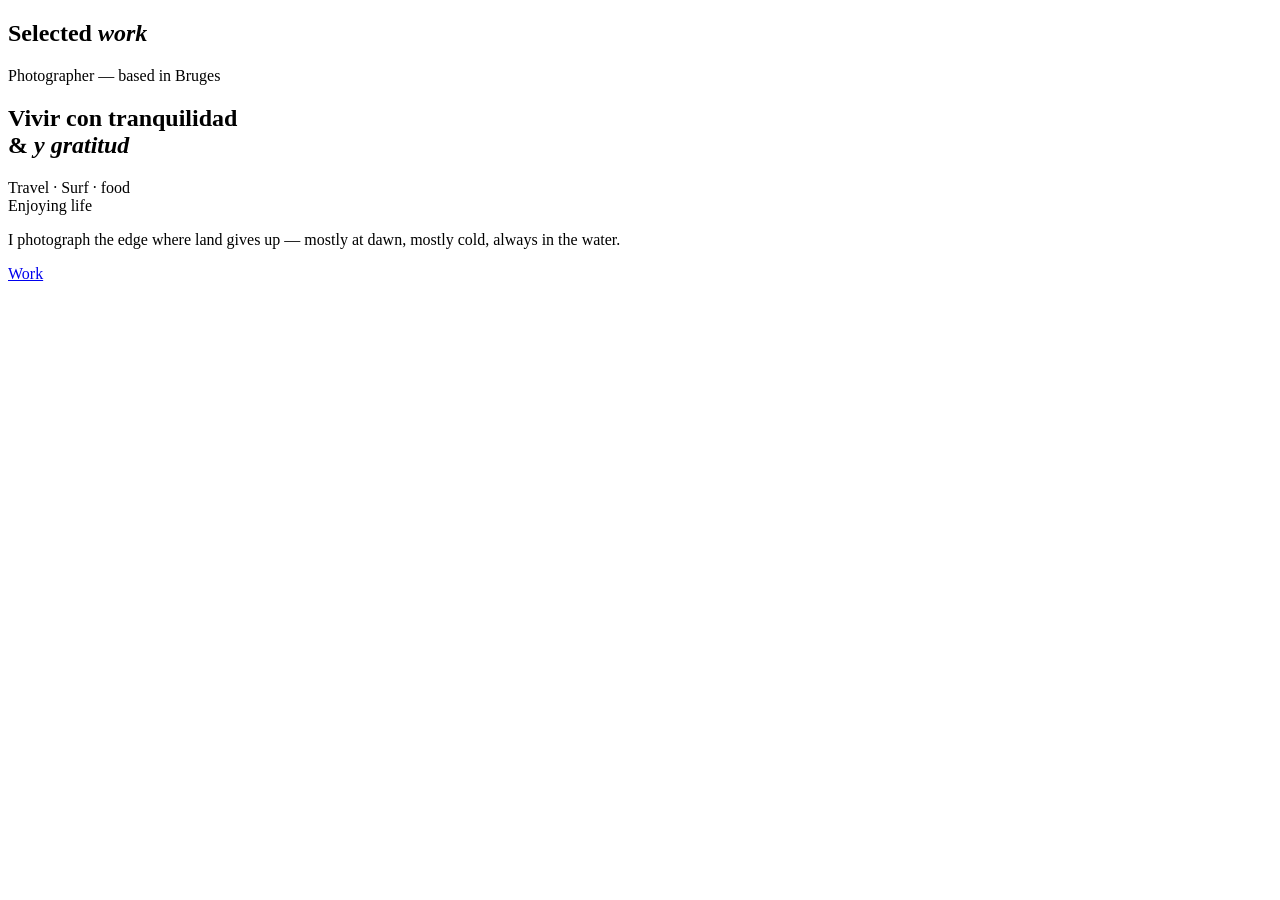
==== index.html @ 82230093 "Add files via upload" ====
<!doctype html>
<html lang="en">
<head>
<title>Tjorn Van Wetter — Photography</title>
<meta name="description" content="Photography portfolio">
<meta charset="utf-8">
<meta name="viewport" content="width=device-width, initial-scale=1">
<link rel="preconnect" href="https://fonts.googleapis.com">
<link rel="preconnect" href="https://fonts.gstatic.com" crossorigin>
<link href="https://fonts.googleapis.com/css2?family=Instrument+Serif:ital@0;1&family=Inter+Tight:wght@400;500;600&family=IBM+Plex+Mono:wght@400&display=swap" rel="stylesheet">
<link rel="stylesheet" href="css/style.css">
</head>
<body data-page="home">
<main class="main">
  <section class="section section--tight-top work" id="work">
    <div class="work__head">
      <h2 class="title reveal">Selected <em>work</em></h2>
      <div class="chips work__filters" id="filters" role="toolbar" aria-label="Filter by category"></div>
    </div>
    <div class="projects" id="projects"></div>
  </section>
  <section class="hero">
    <p class="eyebrow reveal">Photographer — based in Bruges</p>
    <h1 class="title title--display split hero__title">Vivir con tranquilidad<br> &amp; <em>y gratitud</em></h1>
    <div class="hero__meta">
      <p class="meta reveal" data-delay="200">Travel · Surf · food<br>Enjoying life</p>
      <p class="lead lead--small reveal" data-delay="300">I photograph the edge where land gives up — mostly at dawn, mostly cold, always in the water.</p>
      <a href="#work" class="eyebrow hero__cue reveal" data-delay="400">Work <span class="hero__cue-line"></span></a>
    </div>
  </section>
</main>
<script src="js/data.js"></script>
<script src="js/script.js"></script>
</body>
</html>
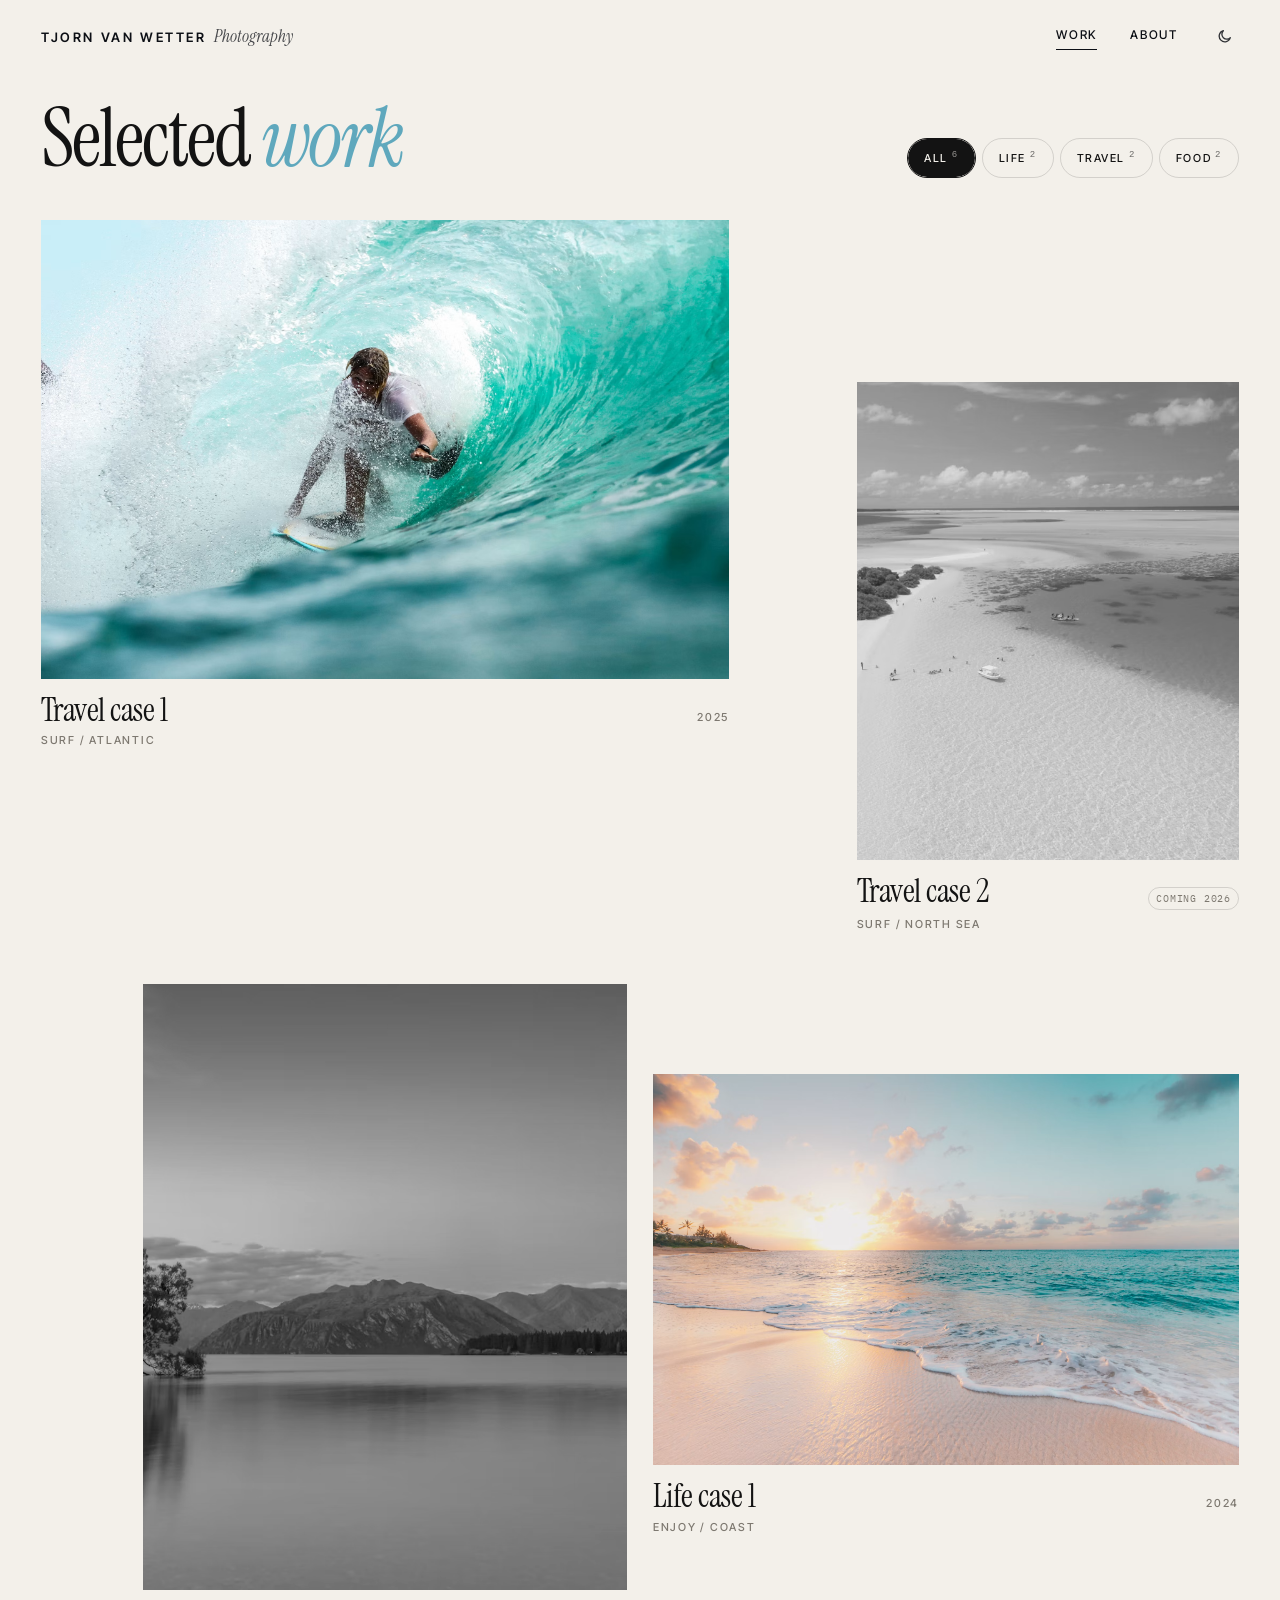
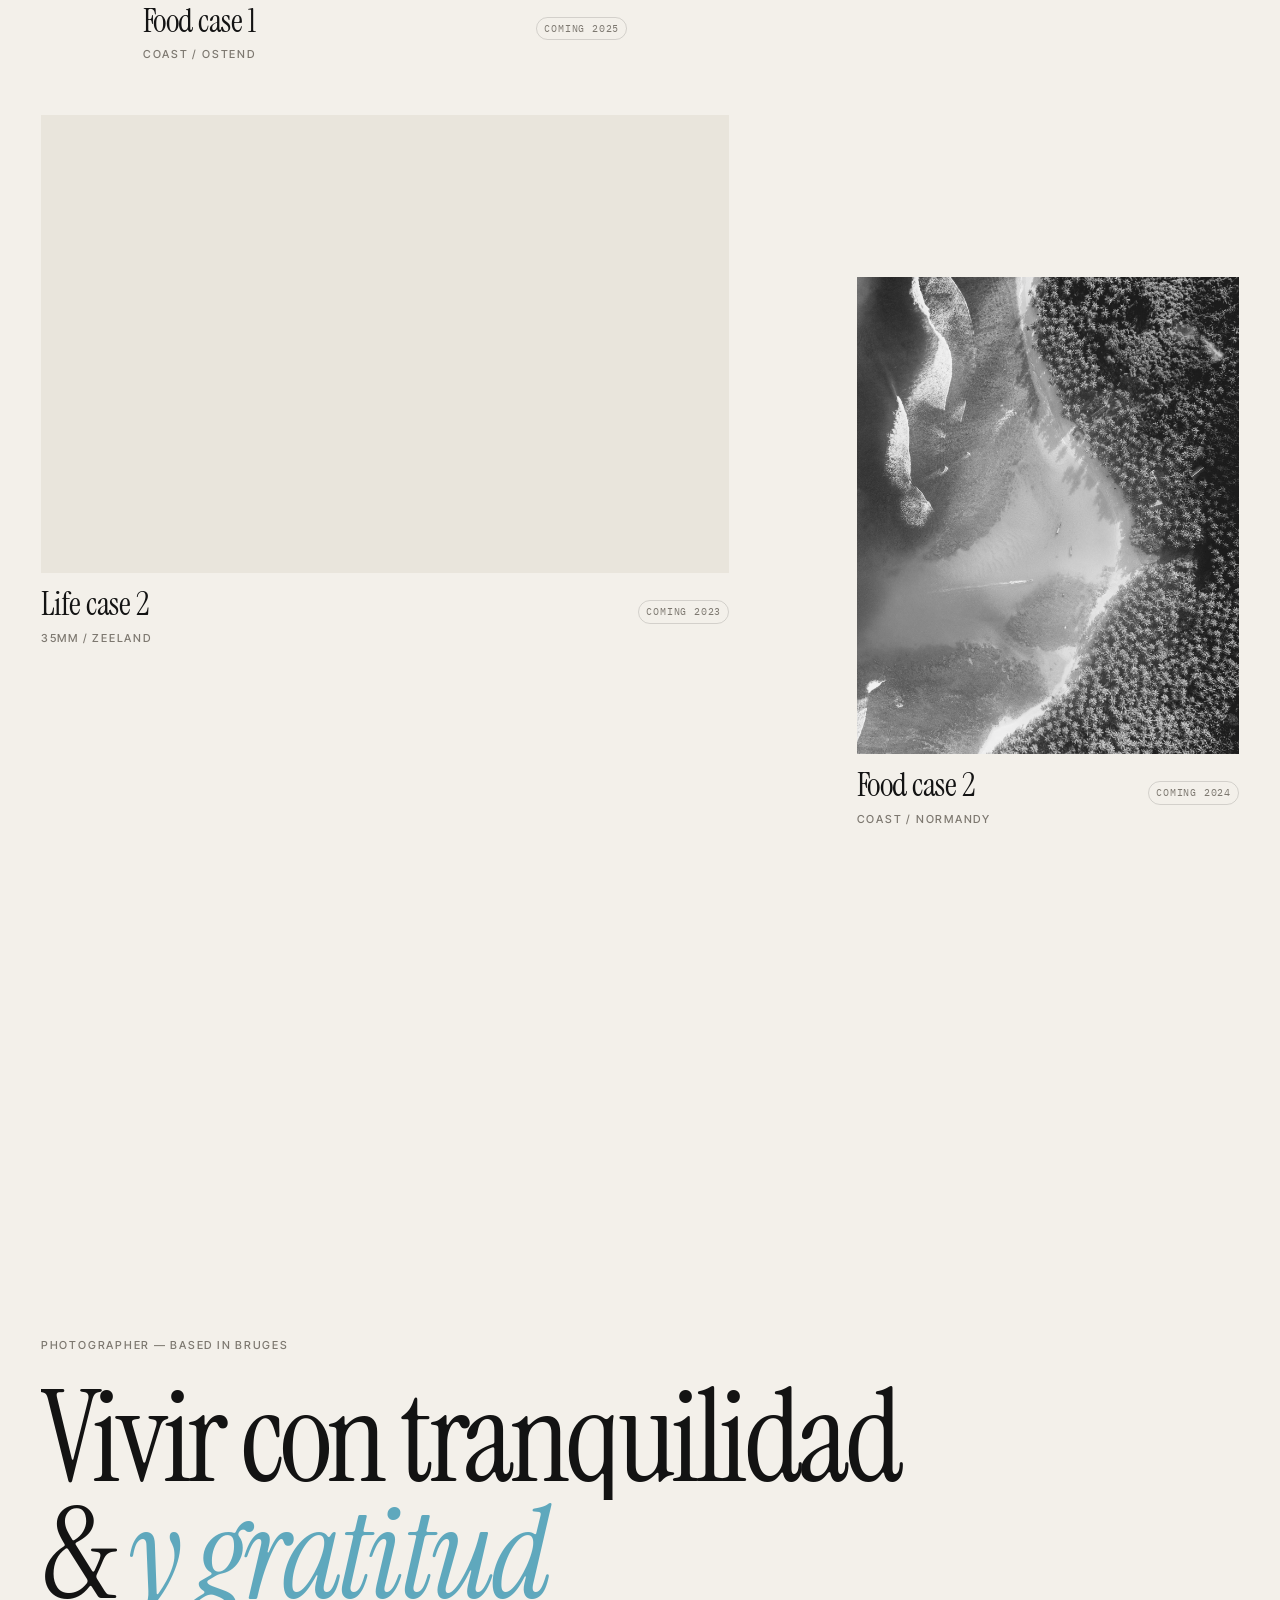
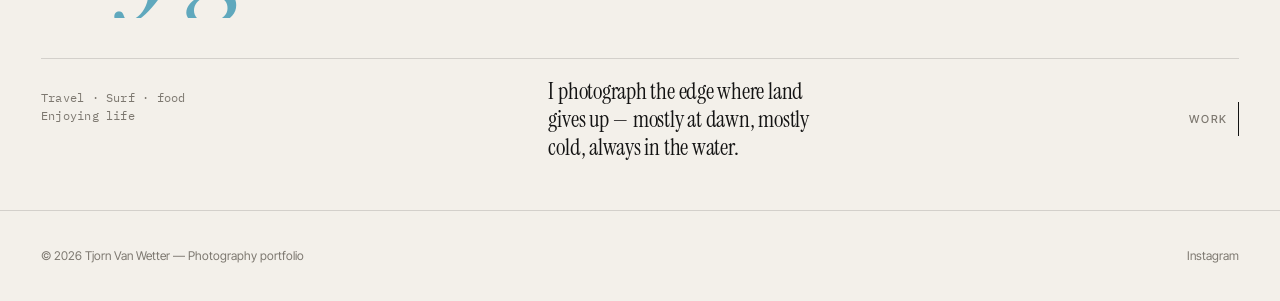
==== commit fc5b8366: "Edits (dark modus)" ====
--- a/index.html
+++ b/index.html
@@ -5,6 +5,7 @@
 <meta name="description" content="Photography portfolio">
 <meta charset="utf-8">
 <meta name="viewport" content="width=device-width, initial-scale=1">
+<script>(function(){try{var t=localStorage.getItem("theme");if(!t)t=matchMedia("(prefers-color-scheme: dark)").matches?"dark":"light";document.documentElement.dataset.theme=t;}catch(e){}})();</script>
 <link rel="preconnect" href="https://fonts.googleapis.com">
 <link rel="preconnect" href="https://fonts.gstatic.com" crossorigin>
 <link href="https://fonts.googleapis.com/css2?family=Instrument+Serif:ital@0;1&family=Inter+Tight:wght@400;500;600&family=IBM+Plex+Mono:wght@400&display=swap" rel="stylesheet">
--- a/css/style.css
+++ b/css/style.css
@@ -0,0 +1,1320 @@
+:root {
+  --paper: #f3f0ea;
+  --paper-2: #e9e5dc;
+  --ink: #131313;
+  --muted: #7d7870;
+  --sea: #5fa8bd;
+  --line: rgba(19, 19, 19, 0.14);
+  --body-text: #3c3a36;
+  --curtain: #a4ceda;
+}
+
+:root[data-theme=dark] {
+  --paper: #15171a;
+  --paper-2: #1d2024;
+  --ink: #f3f0ea;
+  --muted: #dbdbda;
+  --sea: #a4ceda;
+  --line: rgba(243, 240, 234, 0.16);
+  --body-text: #e9e9e9;
+  --curtain: #a4ceda;
+}
+
+@media (prefers-color-scheme: dark) {
+  :root:not([data-theme]) {
+    --paper: #15171a;
+    --paper-2: #1d2024;
+    --ink: #f3f0ea;
+    --muted: #9b968d;
+    --sea: #5fa8bd;
+    --line: rgba(243, 240, 234, 0.16);
+    --body-text: #d8d4cc;
+    --curtain: #5fa8bd;
+  }
+}
+*, *::before, *::after {
+  box-sizing: border-box;
+}
+
+html {
+  -webkit-text-size-adjust: 100%;
+}
+
+body {
+  margin: 0;
+  background: var(--paper);
+  color: var(--ink);
+  font-family: "Inter Tight", "Helvetica Neue", Arial, sans-serif;
+  font-size: 15px;
+  line-height: 1.55;
+  -webkit-font-smoothing: antialiased;
+  overflow-x: hidden;
+  transition: background-color 0.4s cubic-bezier(0.22, 1, 0.36, 1), color 0.4s cubic-bezier(0.22, 1, 0.36, 1);
+}
+
+img {
+  display: block;
+  max-width: 100%;
+}
+
+a {
+  color: inherit;
+  text-decoration: none;
+}
+
+button {
+  font: inherit;
+  color: inherit;
+  background: none;
+  border: 0;
+  padding: 0;
+  cursor: pointer;
+}
+
+::selection {
+  background: var(--ink);
+  color: var(--paper);
+}
+
+@media (prefers-reduced-motion: reduce) {
+  *, *::before, *::after {
+    animation: none !important;
+    transition-duration: 0.01ms !important;
+  }
+}
+.eyebrow {
+  font-family: "Inter Tight", "Helvetica Neue", Arial, sans-serif;
+  font-size: 11px;
+  font-weight: 500;
+  letter-spacing: 0.16em;
+  text-transform: uppercase;
+  color: var(--muted);
+}
+:root[data-theme=dark] .eyebrow {
+  color: var(--sea);
+}
+.eyebrow--ink {
+  color: var(--ink);
+}
+
+.title {
+  font-family: "Instrument Serif", "Times New Roman", serif;
+  font-weight: 400;
+  font-size: clamp(38px, 6.4vw, 96px);
+  line-height: 0.95;
+  letter-spacing: -0.025em;
+  margin: 0;
+}
+.title em {
+  font-style: italic;
+  color: var(--sea);
+}
+.title--display {
+  font-size: clamp(56px, 10vw, 160px);
+  line-height: 0.86;
+  letter-spacing: -0.035em;
+}
+.title--case {
+  font-size: clamp(64px, 14vw, 230px);
+}
+
+.lead {
+  font-family: "Instrument Serif", "Times New Roman", serif;
+  font-weight: 400;
+  font-size: clamp(22px, 2.4vw, 32px);
+  line-height: 1.22;
+  letter-spacing: -0.01em;
+  max-width: 24ch;
+  margin: 0;
+}
+.lead--small {
+  font-size: clamp(18px, 1.8vw, 24px);
+}
+.lead--wide {
+  max-width: none;
+}
+
+.meta {
+  font-family: "IBM Plex Mono", ui-monospace, monospace;
+  font-size: 11.5px;
+  letter-spacing: 0.02em;
+  color: var(--muted);
+}
+.meta--ink {
+  color: var(--ink);
+}
+
+.main {
+  padding: 0 clamp(16px, 3.2vw, 44px);
+}
+
+.section {
+  padding: clamp(80px, 12vw, 180px) 0;
+}
+.section--tight-top {
+  padding-top: 100px;
+}
+.section--end {
+  padding-top: 0;
+  padding-bottom: 140px;
+}
+
+.header {
+  position: fixed;
+  inset: 0 0 auto 0;
+  z-index: 50;
+  display: flex;
+  align-items: center;
+  justify-content: space-between;
+  padding: 22px clamp(16px, 3.2vw, 44px);
+  color: #fff;
+  mix-blend-mode: difference;
+  pointer-events: none;
+}
+.header > * {
+  pointer-events: auto;
+}
+.header__logo {
+  font-family: "Inter Tight", "Helvetica Neue", Arial, sans-serif;
+  font-size: 13px;
+  font-weight: 600;
+  letter-spacing: 0.2em;
+  text-transform: uppercase;
+  display: inline-flex;
+  gap: 0.6em;
+  align-items: baseline;
+}
+.header__logo-tag {
+  font-family: "Instrument Serif", "Times New Roman", serif;
+  font-style: italic;
+  font-weight: 400;
+  font-size: 17px;
+  letter-spacing: 0;
+  text-transform: none;
+  opacity: 0.75;
+  transition: opacity 0.4s cubic-bezier(0.22, 1, 0.36, 1);
+}
+.page--scrolled .header__logo-tag {
+  opacity: 0;
+}
+.header__toggle {
+  display: none;
+  font-family: "Inter Tight", "Helvetica Neue", Arial, sans-serif;
+  font-size: 12px;
+  font-weight: 500;
+  letter-spacing: 0.14em;
+  text-transform: uppercase;
+}
+@media (max-width: 720px) {
+  .header__toggle {
+    display: block;
+  }
+}
+.page--menu-open .header {
+  mix-blend-mode: normal;
+}
+
+.nav {
+  display: flex;
+  gap: clamp(18px, 2.6vw, 38px);
+}
+.nav__link {
+  font-family: "Inter Tight", "Helvetica Neue", Arial, sans-serif;
+  font-size: 12px;
+  font-weight: 500;
+  letter-spacing: 0.14em;
+  text-transform: uppercase;
+  position: relative;
+  padding: 4px 0;
+}
+.nav__link::after {
+  content: "";
+  position: absolute;
+  left: 0;
+  right: 0;
+  bottom: 0;
+  height: 1px;
+  background: currentColor;
+  transform: scaleX(0);
+  transform-origin: right;
+  transition: transform 0.6s cubic-bezier(0.22, 1, 0.36, 1);
+}
+.nav__link:hover::after {
+  transform: scaleX(1);
+  transform-origin: left;
+}
+.nav__link--active::after {
+  transform: scaleX(1);
+  transform-origin: left;
+}
+@media (max-width: 720px) {
+  .nav {
+    position: fixed;
+    inset: 0;
+    z-index: -1;
+    flex-direction: column;
+    justify-content: center;
+    align-items: flex-start;
+    gap: 8px;
+    padding: clamp(16px, 3.2vw, 44px);
+    background: #131313;
+    color: #f3f0ea;
+    clip-path: inset(0 0 100% 0);
+    transition: clip-path 0.8s cubic-bezier(0.65, 0, 0.35, 1);
+  }
+  .nav__link {
+    font-family: "Instrument Serif", "Times New Roman", serif;
+    font-weight: 400;
+    font-size: 56px;
+    line-height: 1.1;
+    letter-spacing: -0.02em;
+    text-transform: none;
+  }
+  .page--menu-open .nav {
+    clip-path: inset(0 0 0 0);
+  }
+}
+
+.footer {
+  display: flex;
+  justify-content: space-between;
+  flex-wrap: wrap;
+  gap: 20px;
+  padding: 36px clamp(16px, 3.2vw, 44px);
+  border-top: 1px solid var(--line);
+  font-size: 12px;
+  color: var(--muted);
+}
+.footer__nav {
+  display: flex;
+  gap: 20px;
+}
+.footer__link {
+  transition: color 0.3s cubic-bezier(0.22, 1, 0.36, 1);
+}
+.footer__link:hover {
+  color: var(--ink);
+}
+
+.curtain {
+  position: fixed;
+  inset: 0;
+  z-index: 100;
+  background: var(--curtain);
+  pointer-events: none;
+  transform: scaleY(1);
+  transform-origin: top;
+  transition: transform 0.9s cubic-bezier(0.65, 0, 0.35, 1);
+}
+.page--loaded .curtain {
+  transform: scaleY(0);
+}
+.page--leaving .curtain {
+  transform: scaleY(1);
+  transform-origin: bottom;
+  transition-duration: 0.6s;
+}
+
+.split__line {
+  display: block;
+  overflow: hidden;
+  padding-bottom: 0.06em;
+}
+.split__line:nth-child(2) .split__inner {
+  transition-delay: 0.08s;
+}
+.split__line:nth-child(3) .split__inner {
+  transition-delay: 0.16s;
+}
+.split__line:nth-child(4) .split__inner {
+  transition-delay: 0.24s;
+}
+.split__inner {
+  display: inline-block;
+  transform: translateY(105%);
+  transition: transform 1.1s cubic-bezier(0.22, 1, 0.36, 1);
+}
+.page--loaded .split__inner {
+  transform: none;
+}
+
+.frame {
+  position: relative;
+  overflow: hidden;
+  background: var(--paper-2);
+}
+.frame__img {
+  width: 100%;
+  height: 100%;
+  object-fit: cover;
+  opacity: 0;
+  transform: scale(1.08);
+  transition: transform 1.4s cubic-bezier(0.22, 1, 0.36, 1), opacity 1s cubic-bezier(0.22, 1, 0.36, 1), filter 0.8s cubic-bezier(0.22, 1, 0.36, 1);
+}
+.frame__img--loaded {
+  opacity: 1;
+  transform: scale(1);
+}
+.frame::after {
+  content: "";
+  position: absolute;
+  inset: 0;
+  background: var(--sea);
+  mix-blend-mode: multiply;
+  opacity: 0;
+  transition: opacity 0.6s cubic-bezier(0.22, 1, 0.36, 1);
+  pointer-events: none;
+}
+.frame--full {
+  height: 100%;
+}
+.frame--bare {
+  background: none;
+}
+.frame--failed {
+  background: linear-gradient(135deg, #c9d3d3, #8ea3a8 60%, #5f7a82);
+}
+.frame--failed .frame__img {
+  opacity: 0 !important;
+}
+
+.chip {
+  font-family: "Inter Tight", "Helvetica Neue", Arial, sans-serif;
+  font-size: 11px;
+  font-weight: 500;
+  letter-spacing: 0.14em;
+  text-transform: uppercase;
+  position: relative;
+  overflow: hidden;
+  isolation: isolate;
+  padding: 10px 16px;
+  border: 1px solid var(--line);
+  border-radius: 99px;
+  transition: color 0.4s cubic-bezier(0.22, 1, 0.36, 1), border-color 0.4s cubic-bezier(0.22, 1, 0.36, 1);
+}
+.chip::before {
+  content: "";
+  position: absolute;
+  inset: 0;
+  z-index: -1;
+  border-radius: inherit;
+  background: var(--ink);
+  transform: translateY(101%);
+  transition: transform 0.5s cubic-bezier(0.22, 1, 0.36, 1);
+}
+.chip:hover {
+  border-color: var(--ink);
+}
+.chip__count {
+  font-family: "IBM Plex Mono", ui-monospace, monospace;
+  font-size: 9px;
+  margin-left: 4px;
+  opacity: 0.6;
+}
+.chip--active {
+  color: var(--paper);
+  border-color: var(--ink);
+}
+.chip--active::before {
+  transform: none;
+}
+
+.chips {
+  display: flex;
+  flex-wrap: wrap;
+  gap: 6px;
+}
+
+.badge {
+  font-family: "IBM Plex Mono", ui-monospace, monospace;
+  font-size: 10px;
+  text-transform: uppercase;
+  letter-spacing: 0.08em;
+  padding: 3px 7px;
+  border: 1px solid var(--line);
+  border-radius: 99px;
+  color: var(--muted);
+}
+:root[data-theme=dark] .badge {
+  color: var(--sea);
+  border: 1px solid var(--sea);
+}
+
+.btn {
+  font-family: "Inter Tight", "Helvetica Neue", Arial, sans-serif;
+  font-size: 11px;
+  font-weight: 500;
+  letter-spacing: 0.16em;
+  text-transform: uppercase;
+  position: relative;
+  overflow: hidden;
+  isolation: isolate;
+  display: inline-flex;
+  align-items: center;
+  gap: 12px;
+  padding: 16px 24px;
+  border: 1px solid var(--ink);
+  border-radius: 99px;
+  transition: color 0.5s cubic-bezier(0.22, 1, 0.36, 1);
+}
+.btn::before {
+  content: "";
+  position: absolute;
+  inset: 0;
+  z-index: -1;
+  border-radius: inherit;
+  background: var(--ink);
+  transform: scaleY(0);
+  transition: transform 0.5s cubic-bezier(0.22, 1, 0.36, 1);
+}
+.btn::before {
+  transform-origin: bottom;
+}
+.btn:hover {
+  color: var(--paper);
+}
+.btn:hover::before {
+  transform: scaleY(1);
+}
+.btn__roll {
+  display: inline-block;
+  height: 1.2em;
+  overflow: hidden;
+  line-height: 1.2;
+}
+.btn__text {
+  display: block;
+  transition: transform 0.5s cubic-bezier(0.22, 1, 0.36, 1);
+}
+.btn:hover .btn__text {
+  transform: translateY(-100%);
+}
+.btn--start {
+  align-self: flex-start;
+}
+.btn--spaced {
+  margin-top: 40px;
+}
+
+.cursor {
+  font-family: "Inter Tight", "Helvetica Neue", Arial, sans-serif;
+  font-size: 11px;
+  font-weight: 500;
+  letter-spacing: 0.14em;
+  text-transform: uppercase;
+  position: fixed;
+  left: 0;
+  top: 0;
+  z-index: 90;
+  display: grid;
+  place-items: center;
+  width: 92px;
+  height: 92px;
+  margin: -46px 0 0 -46px;
+  border-radius: 50%;
+  background: var(--ink);
+  color: var(--paper);
+  pointer-events: none;
+  transform: translate3d(-200px, -200px, 0) scale(0);
+  transition: transform 0.15s linear;
+}
+@media (hover: none) {
+  .cursor {
+    display: none;
+  }
+}
+
+.crumbs {
+  font-family: "Inter Tight", "Helvetica Neue", Arial, sans-serif;
+  font-size: 11px;
+  font-weight: 400;
+  letter-spacing: 0.14em;
+  text-transform: uppercase;
+  display: flex;
+  flex-wrap: wrap;
+  gap: 8px;
+  color: var(--muted);
+}
+.crumbs__link {
+  color: var(--ink);
+}
+.crumbs__link:hover {
+  text-decoration: underline;
+  text-underline-offset: 3px;
+}
+
+.projects {
+  display: grid;
+  grid-template-columns: repeat(12, 1fr);
+  gap: clamp(28px, 4vw, 64px) clamp(16px, 2vw, 28px);
+}
+
+.project {
+  grid-column: span 6;
+  transition: opacity 0.5s cubic-bezier(0.22, 1, 0.36, 1), transform 0.7s cubic-bezier(0.22, 1, 0.36, 1);
+}
+.project:nth-child(4n+1) {
+  grid-column: 1/span 7;
+  margin-top: 0;
+}
+.project:nth-child(4n+2) {
+  grid-column: 9/span 4;
+  margin-top: 18vh;
+}
+.project:nth-child(4n+3) {
+  grid-column: 2/span 5;
+  margin-top: 0;
+}
+.project:nth-child(4n+4) {
+  grid-column: 7/span 6;
+  margin-top: 10vh;
+}
+@media (max-width: 720px) {
+  .project {
+    grid-column: 1/-1 !important;
+    margin-top: 0 !important;
+  }
+}
+.project__link {
+  display: block;
+}
+.project__frame {
+  aspect-ratio: 4/5;
+}
+.project:nth-child(4n+1) .project__frame, .project:nth-child(4n+4) .project__frame {
+  aspect-ratio: 3/2;
+}
+.project__link:hover .frame__img--loaded {
+  transform: scale(1.045);
+}
+.project__link:hover .frame::after {
+  opacity: 0.18;
+}
+.project__info {
+  display: flex;
+  justify-content: space-between;
+  align-items: baseline;
+  gap: 16px;
+  margin-top: 14px;
+}
+.project__title {
+  font-family: "Instrument Serif", "Times New Roman", serif;
+  font-weight: 400;
+  font-size: clamp(26px, 2.6vw, 38px);
+  line-height: 1;
+  letter-spacing: -0.015em;
+  margin: 0;
+}
+.project__arrow {
+  display: inline-block;
+  font-family: "Inter Tight", "Helvetica Neue", Arial, sans-serif;
+  font-size: 0.5em;
+  vertical-align: middle;
+  opacity: 0;
+  transform: translateX(-6px);
+  transition: 0.5s cubic-bezier(0.22, 1, 0.36, 1);
+}
+.project__link:hover .project__arrow {
+  opacity: 1;
+  transform: translateX(6px);
+}
+.project__kicker {
+  margin-top: 6px;
+}
+:root[data-theme=dark] .project__kicker {
+  color: #ffffff;
+}
+.project--teaser .frame__img--loaded {
+  filter: grayscale(1) contrast(0.9);
+}
+.project--teaser:hover .frame__img--loaded {
+  filter: grayscale(0.4);
+}
+.project--hidden {
+  display: none;
+}
+.project--out {
+  opacity: 0;
+  transform: translateY(20px);
+}
+
+.gallery {
+  columns: 3 280px;
+  column-gap: clamp(14px, 1.6vw, 24px);
+}
+
+.shot {
+  break-inside: avoid;
+  margin: 0 0 clamp(14px, 1.6vw, 24px);
+  cursor: zoom-in;
+}
+.shot:hover .frame__img--loaded {
+  transform: scale(1.035);
+}
+.shot:focus-visible {
+  outline: 1px solid var(--ink);
+  outline-offset: 6px;
+}
+.shot__frame .frame__img {
+  transition: transform 1.2s cubic-bezier(0.22, 1, 0.36, 1), opacity 1s cubic-bezier(0.22, 1, 0.36, 1);
+}
+.shot__caption {
+  display: flex;
+  justify-content: space-between;
+  padding-top: 10px;
+  overflow: hidden;
+}
+.shot__title, .shot__action {
+  opacity: 0;
+  transform: translateY(100%);
+  transition: transform 0.6s cubic-bezier(0.22, 1, 0.36, 1), opacity 0.6s cubic-bezier(0.22, 1, 0.36, 1);
+}
+.shot:hover .shot__title, .shot:focus-visible .shot__title, .shot:hover .shot__action, .shot:focus-visible .shot__action {
+  opacity: 1;
+  transform: none;
+}
+@media (hover: none) {
+  .shot__title, .shot__action {
+    opacity: 1;
+    transform: none;
+  }
+}
+.shot__action {
+  transition-delay: 0.05s;
+}
+
+.lightbox {
+  position: fixed;
+  inset: 0;
+  z-index: 80;
+  display: grid;
+  grid-template-rows: auto 1fr auto;
+  background: rgba(14, 16, 17, 0.96);
+  color: #eeeeee;
+  opacity: 0;
+  visibility: hidden;
+  transition: opacity 0.5s cubic-bezier(0.22, 1, 0.36, 1), visibility 0s 0.5s;
+}
+.lightbox--open {
+  opacity: 1;
+  visibility: visible;
+  transition: opacity 0.5s cubic-bezier(0.22, 1, 0.36, 1);
+}
+.lightbox__top, .lightbox__bottom {
+  display: flex;
+  justify-content: space-between;
+  align-items: center;
+  gap: 20px;
+  padding: 20px clamp(16px, 3.2vw, 44px);
+}
+.lightbox__top {
+  font-family: "Inter Tight", "Helvetica Neue", Arial, sans-serif;
+  font-size: 11px;
+  font-weight: 500;
+  letter-spacing: 0.16em;
+  text-transform: uppercase;
+}
+.lightbox__bottom {
+  position: relative;
+}
+.lightbox__close {
+  font-family: "Inter Tight", "Helvetica Neue", Arial, sans-serif;
+  font-size: 11px;
+  font-weight: 500;
+  letter-spacing: 0.16em;
+  text-transform: uppercase;
+  display: inline-flex;
+  align-items: center;
+  gap: 10px;
+}
+.lightbox__close-icon {
+  position: relative;
+  width: 18px;
+  height: 18px;
+  transition: transform 0.5s cubic-bezier(0.22, 1, 0.36, 1);
+}
+.lightbox__close-icon::before, .lightbox__close-icon::after {
+  content: "";
+  position: absolute;
+  left: 0;
+  right: 0;
+  top: 50%;
+  height: 1px;
+  background: currentColor;
+  transform: rotate(45deg);
+}
+.lightbox__close-icon::after {
+  transform: rotate(-45deg);
+}
+.lightbox__close:hover .lightbox__close-icon {
+  transform: rotate(90deg);
+}
+.lightbox__stage {
+  position: relative;
+  display: grid;
+  place-items: center;
+  overflow: hidden;
+  padding: 0 clamp(16px, 3.2vw, 44px);
+  cursor: zoom-in;
+}
+.lightbox__stage--zoomed {
+  cursor: zoom-out;
+}
+.lightbox__img {
+  max-width: 100%;
+  max-height: 100%;
+  object-fit: contain;
+  transform-origin: 50% 50%;
+  clip-path: inset(0 0 0 0);
+  user-select: none;
+  -webkit-user-drag: none;
+  transition: transform 0.7s cubic-bezier(0.22, 1, 0.36, 1), opacity 0.45s cubic-bezier(0.22, 1, 0.36, 1), clip-path 0.9s cubic-bezier(0.22, 1, 0.36, 1);
+}
+.lightbox__img--swapping {
+  opacity: 0;
+  transform: translateX(var(--dir, 30px));
+}
+.lightbox__img--entering {
+  opacity: 0;
+  clip-path: inset(12% 12% 12% 12%);
+}
+.lightbox__stage--zoomed .lightbox__img {
+  transition: transform 0.12s linear;
+}
+.lightbox__hint {
+  position: absolute;
+  bottom: 16px;
+  left: 50%;
+  transform: translateX(-50%);
+  font-family: "IBM Plex Mono", ui-monospace, monospace;
+  font-size: 10.5px;
+  color: #8a8680;
+  pointer-events: none;
+  transition: opacity 0.4s;
+}
+.lightbox__stage--zoomed .lightbox__hint {
+  opacity: 0;
+}
+.lightbox__title {
+  font-family: "Instrument Serif", "Times New Roman", serif;
+  font-weight: 400;
+  font-size: clamp(24px, 2.6vw, 36px);
+  line-height: 1.1;
+  letter-spacing: -0.01em;
+}
+.lightbox__meta {
+  color: #9a9690;
+}
+.lightbox__link {
+  font-family: "Inter Tight", "Helvetica Neue", Arial, sans-serif;
+  font-size: 11px;
+  font-weight: 500;
+  letter-spacing: 0.16em;
+  text-transform: uppercase;
+  padding-bottom: 3px;
+  border-bottom: 1px solid rgba(255, 255, 255, 0.3);
+  transition: border-color 0.4s;
+}
+.lightbox__link:hover {
+  border-color: #fff;
+}
+.lightbox__arrows {
+  display: flex;
+  gap: 8px;
+}
+.lightbox__btn {
+  display: grid;
+  place-items: center;
+  width: 46px;
+  height: 46px;
+  border: 1px solid rgba(255, 255, 255, 0.22);
+  border-radius: 50%;
+  transition: background 0.4s cubic-bezier(0.22, 1, 0.36, 1), color 0.4s, transform 0.4s cubic-bezier(0.22, 1, 0.36, 1);
+}
+.lightbox__btn:hover {
+  background: #eeeeee;
+  color: #111;
+  transform: scale(1.06);
+}
+.lightbox__progress {
+  position: absolute;
+  left: 0;
+  bottom: 0;
+  height: 1px;
+  background: #eeeeee;
+  transition: width 0.7s cubic-bezier(0.22, 1, 0.36, 1);
+}
+
+.field {
+  position: relative;
+}
+.field__input {
+  width: 100%;
+  padding: 22px 0 10px;
+  border: 0;
+  border-bottom: 1px solid var(--line);
+  border-radius: 0;
+  background: transparent;
+  font: inherit;
+  font-size: 17px;
+  color: var(--ink);
+  outline: none;
+  resize: vertical;
+}
+.field__label {
+  position: absolute;
+  left: 0;
+  top: 22px;
+  color: var(--muted);
+  pointer-events: none;
+  transform-origin: left;
+  transition: transform 0.45s cubic-bezier(0.22, 1, 0.36, 1), font-size 0.45s cubic-bezier(0.22, 1, 0.36, 1), color 0.3s;
+}
+.field__input:focus + .field__label, .field__input:not(:placeholder-shown) + .field__label {
+  font-family: "Inter Tight", "Helvetica Neue", Arial, sans-serif;
+  font-size: 11px;
+  font-weight: 400;
+  letter-spacing: 0.14em;
+  text-transform: uppercase;
+  transform: translateY(-20px);
+}
+.field::after {
+  content: "";
+  position: absolute;
+  left: 0;
+  right: 0;
+  bottom: 0;
+  height: 1px;
+  background: var(--ink);
+  transform: scaleX(0);
+  transform-origin: left;
+  transition: transform 0.7s cubic-bezier(0.22, 1, 0.36, 1);
+}
+.field:focus-within::after {
+  transform: scaleX(1);
+}
+
+.theme-toggle {
+  display: inline-flex;
+  align-items: center;
+  justify-content: center;
+  width: 28px;
+  height: 28px;
+  color: currentColor;
+  opacity: 0.85;
+  transition: opacity 0.3s cubic-bezier(0.22, 1, 0.36, 1), transform 0.3s cubic-bezier(0.22, 1, 0.36, 1);
+}
+.theme-toggle:hover {
+  opacity: 1;
+}
+.theme-toggle:active {
+  transform: scale(0.88);
+}
+.theme-toggle__icon {
+  width: 16px;
+  height: 16px;
+  stroke: currentColor;
+}
+.theme-toggle__icon--sun {
+  display: none;
+}
+@media (max-width: 720px) {
+  .theme-toggle {
+    width: auto;
+    height: auto;
+    margin-top: 8px;
+  }
+  .theme-toggle__icon {
+    width: 22px;
+    height: 22px;
+  }
+}
+
+:root[data-theme=dark] .theme-toggle__icon--sun {
+  display: block;
+}
+:root[data-theme=dark] .theme-toggle__icon--moon {
+  display: none;
+}
+
+.hero {
+  display: flex;
+  flex-direction: column;
+  justify-content: flex-end;
+  min-height: 92vh;
+  padding: 140px 0 48px;
+}
+.hero--short {
+  min-height: 45vh;
+}
+.hero--shorter {
+  min-height: 60vh;
+}
+.hero__title {
+  margin-top: 18px;
+}
+.hero__meta {
+  display: grid;
+  grid-template-columns: repeat(12, 1fr);
+  gap: 20px;
+  margin-top: 40px;
+  padding-top: 18px;
+  border-top: 1px solid var(--line);
+}
+.hero__meta > :nth-child(1) {
+  grid-column: 1/span 4;
+}
+.hero__meta > :nth-child(2) {
+  grid-column: 6/span 4;
+}
+.hero__meta > :nth-child(3) {
+  grid-column: 11/span 2;
+  justify-self: end;
+}
+@media (max-width: 720px) {
+  .hero__meta {
+    grid-template-columns: 1fr;
+  }
+  .hero__meta > * {
+    grid-column: auto !important;
+    justify-self: start !important;
+  }
+}
+.hero__cue {
+  display: inline-flex;
+  align-items: center;
+  gap: 10px;
+}
+.hero__cue-line {
+  width: 1px;
+  height: 34px;
+  background: var(--ink);
+  transform-origin: top;
+  animation: hero-cue 2.2s cubic-bezier(0.65, 0, 0.35, 1) infinite;
+}
+
+@keyframes hero-cue {
+  0% {
+    transform: scaleY(0);
+    transform-origin: top;
+  }
+  50% {
+    transform: scaleY(1);
+    transform-origin: top;
+  }
+  51% {
+    transform-origin: bottom;
+  }
+  100% {
+    transform: scaleY(0);
+    transform-origin: bottom;
+  }
+}
+.work__head {
+  display: flex;
+  justify-content: space-between;
+  align-items: flex-end;
+  flex-wrap: wrap;
+  gap: 24px;
+  margin-bottom: 42px;
+}
+
+.case__hero {
+  padding: 150px 0 60px;
+}
+.case__title {
+  margin-top: 22px;
+}
+.case__cover {
+  height: 88vh;
+  margin: 0 calc(clamp(16px, 3.2vw, 44px) * -1);
+}
+.case__cover .frame__img {
+  transform: scale(1.15);
+}
+.case__intro {
+  display: grid;
+  grid-template-columns: repeat(12, 1fr);
+  gap: 20px;
+}
+@media (max-width: 720px) {
+  .case__intro > * {
+    grid-column: 1/-1 !important;
+  }
+}
+.case__lead {
+  grid-column: 1/span 6;
+}
+.case__body {
+  grid-column: 8/span 4;
+  margin: 0;
+  color: var(--body-text);
+}
+
+.facts {
+  display: grid;
+  grid-template-columns: repeat(4, 1fr);
+  gap: 20px;
+  margin: 48px 0 0;
+  padding-top: 18px;
+  border-top: 1px solid var(--line);
+}
+@media (max-width: 720px) {
+  .facts {
+    grid-template-columns: 1fr 1fr;
+  }
+}
+.facts__label {
+  margin-bottom: 6px;
+}
+.facts__value {
+  margin: 0;
+  font-size: 14px;
+}
+
+.next {
+  display: block;
+  padding: 70px 0 110px;
+  border-top: 1px solid var(--line);
+  text-align: center;
+}
+.next__title {
+  display: inline-block;
+  transition: letter-spacing 0.8s cubic-bezier(0.22, 1, 0.36, 1), color 0.5s;
+}
+.next:hover .next__title {
+  letter-spacing: 0.01em;
+  color: var(--sea);
+}
+.next__thumb {
+  width: 220px;
+  aspect-ratio: 4/5;
+  margin: 26px auto 0;
+  clip-path: inset(50% 0 50% 0);
+  transition: clip-path 0.9s cubic-bezier(0.22, 1, 0.36, 1);
+}
+.next:hover .next__thumb {
+  clip-path: inset(0 0 0 0);
+}
+
+.photo {
+  display: grid;
+  grid-template-columns: minmax(0, 1fr) 340px;
+  gap: clamp(24px, 3vw, 48px);
+  min-height: 100vh;
+  padding-top: 110px;
+}
+@media (max-width: 900px) {
+  .photo {
+    grid-template-columns: 1fr;
+  }
+}
+.photo__view {
+  position: relative;
+  height: calc(100vh - 150px);
+  overflow: hidden;
+  background: var(--paper-2);
+  cursor: zoom-in;
+}
+@media (max-width: 900px) {
+  .photo__view {
+    height: 70vh;
+  }
+}
+.photo__view .frame__img {
+  object-fit: contain;
+  transition: transform 0.7s cubic-bezier(0.22, 1, 0.36, 1), opacity 1s;
+}
+.photo__view--zoomed {
+  cursor: move;
+}
+.photo__view--zoomed .frame__img {
+  transition: transform 0.1s linear;
+}
+.photo__loupe {
+  position: absolute;
+  right: 16px;
+  bottom: 16px;
+  padding: 6px 10px;
+  border-radius: 99px;
+  background: var(--paper);
+  font-family: "IBM Plex Mono", ui-monospace, monospace;
+  font-size: 10.5px;
+}
+.photo__aside {
+  display: flex;
+  flex-direction: column;
+  gap: 26px;
+  padding-bottom: 40px;
+}
+.photo__title {
+  font-family: "Instrument Serif", "Times New Roman", serif;
+  font-weight: 400;
+  font-size: clamp(40px, 4vw, 64px);
+  line-height: 0.95;
+  letter-spacing: -0.02em;
+  margin: 0;
+}
+.photo__label {
+  margin-bottom: 10px;
+}
+.photo__pager {
+  display: flex;
+  justify-content: space-between;
+}
+.photo__pager-link {
+  color: var(--ink);
+}
+
+.spec {
+  display: grid;
+  grid-template-columns: 90px 1fr;
+  gap: 8px 12px;
+  margin: 0;
+  padding-top: 16px;
+  border-top: 1px solid var(--line);
+  font-size: 13.5px;
+}
+.spec__term {
+  font-family: "Inter Tight", "Helvetica Neue", Arial, sans-serif;
+  font-size: 11px;
+  font-weight: 400;
+  letter-spacing: 0.14em;
+  text-transform: uppercase;
+  padding-top: 2px;
+  color: var(--muted);
+}
+.spec__def {
+  margin: 0;
+}
+
+.filmstrip {
+  display: grid;
+  grid-template-columns: repeat(4, 1fr);
+  gap: 6px;
+}
+.filmstrip__item {
+  aspect-ratio: 1;
+  background: var(--paper-2);
+  overflow: hidden;
+  opacity: 0.5;
+  transition: opacity 0.4s;
+}
+.filmstrip__item:hover, .filmstrip__item--active {
+  opacity: 1;
+}
+.filmstrip__img {
+  width: 100%;
+  height: 100%;
+  object-fit: cover;
+}
+
+.about {
+  display: grid;
+  grid-template-columns: repeat(12, 1fr);
+  gap: 20px;
+  align-items: start;
+}
+@media (max-width: 720px) {
+  .about > * {
+    grid-column: 1/-1 !important;
+  }
+}
+.about__portrait {
+  grid-column: 1/span 5;
+  aspect-ratio: 4/5;
+}
+.about__text {
+  grid-column: 7/span 5;
+}
+.about__lead {
+  margin-bottom: 28px;
+}
+.about__copy {
+  font-size: 16px;
+  color: #33312d;
+}
+:root[data-theme=dark] .about__copy {
+  color: var(--body-text);
+}
+.about__clients {
+  margin-top: 48px;
+}
+.about__label {
+  margin-bottom: 12px;
+}
+
+.clients {
+  list-style: none;
+  margin: 0;
+  padding: 0;
+  border-top: 1px solid var(--line);
+}
+.clients__item {
+  display: flex;
+  justify-content: space-between;
+  padding: 14px 0;
+  border-bottom: 1px solid var(--line);
+  transition: padding 0.5s cubic-bezier(0.22, 1, 0.36, 1), color 0.4s;
+}
+.clients__item:hover {
+  padding-left: 14px;
+  color: var(--sea);
+}
+
+.contact {
+  display: grid;
+  grid-template-columns: repeat(12, 1fr);
+  gap: 20px;
+}
+@media (max-width: 720px) {
+  .contact > * {
+    grid-column: 1/-1 !important;
+  }
+}
+.contact__intro {
+  grid-column: 1/span 5;
+}
+.contact__mail {
+  font-family: "Instrument Serif", "Times New Roman", serif;
+  font-weight: 400;
+  font-size: clamp(30px, 4vw, 58px);
+  line-height: 1;
+  letter-spacing: -0.02em;
+  display: inline-block;
+  padding-bottom: 4px;
+  background: linear-gradient(currentColor, currentColor) 0 100%/0 1px no-repeat;
+  transition: background-size 0.7s cubic-bezier(0.22, 1, 0.36, 1);
+}
+.contact__mail:hover {
+  background-size: 100% 1px;
+}
+.contact__note {
+  margin-top: 28px;
+}
+.contact__form {
+  grid-column: 7/span 6;
+  display: grid;
+  gap: 30px;
+}
+.contact__actions {
+  display: flex;
+  flex-wrap: wrap;
+  align-items: center;
+  gap: 20px;
+}
+.contact__status {
+  min-height: 1.4em;
+  font-family: "IBM Plex Mono", ui-monospace, monospace;
+  font-size: 12px;
+}
+
+.reveal {
+  opacity: 0;
+  transform: translateY(40px);
+  transition: opacity 1s cubic-bezier(0.22, 1, 0.36, 1), transform 1.2s cubic-bezier(0.22, 1, 0.36, 1);
+}
+.reveal--in {
+  opacity: 1;
+  transform: none;
+}
